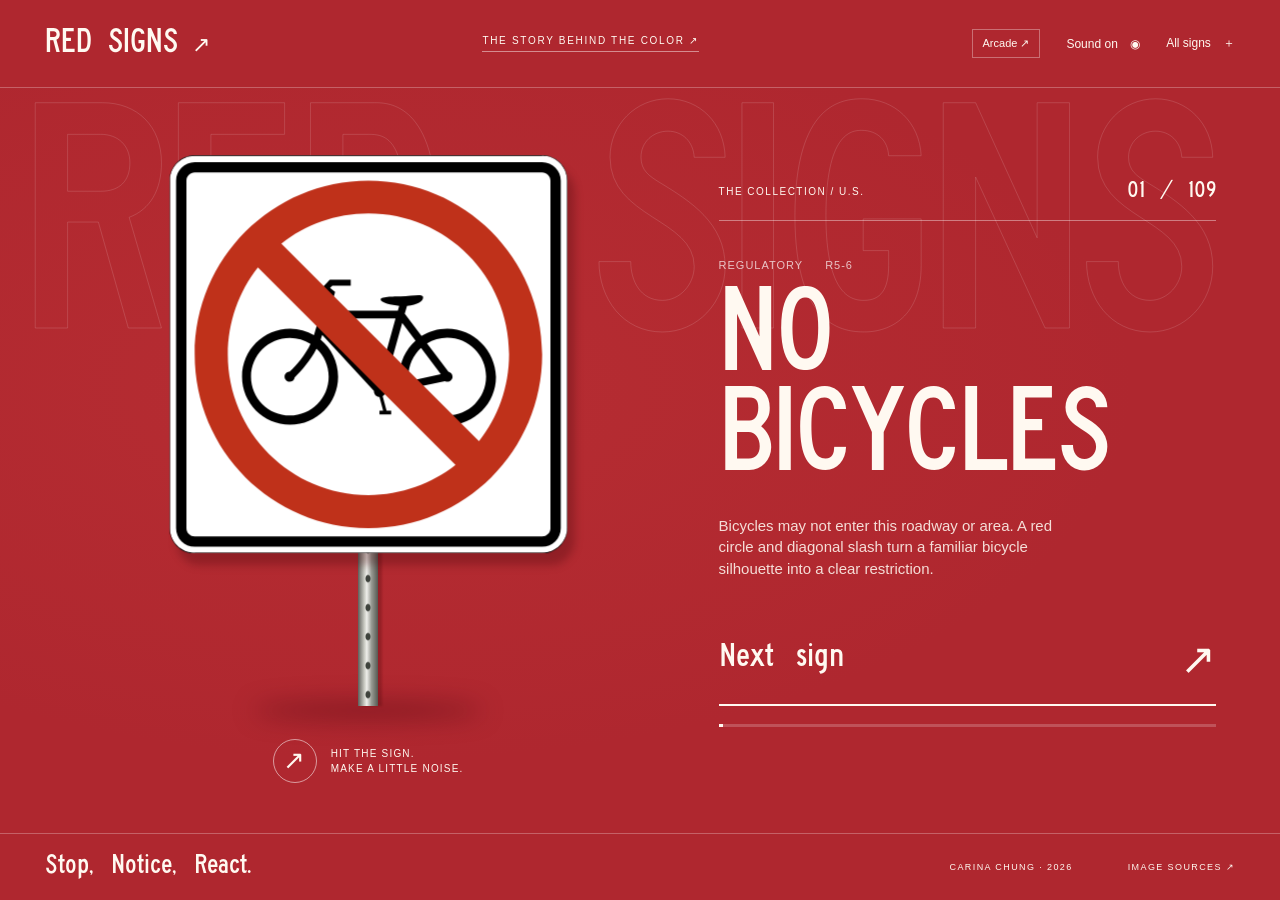
==== index.html @ 2074559e "Create RED SIGNS website with sign collection, story pages, and arcade" ====
<!doctype html>
<html lang="en">
  <head>
    <meta charset="utf-8" />
    <meta name="viewport" content="width=device-width,initial-scale=1" />
    <title>RED SIGNS — Carina Chung</title>
    <meta
      name="description"
      content="Stop, Notice, React. An interactive collection of red U.S. road signs by Carina Chung."
    />
    <meta name="theme-color" content="#af272f" />
    <link rel="stylesheet" href="style.css" />
    <script src="script.js" defer></script>
  </head>
  <body>
    <header>
      <a class="brand" href="./">RED SIGNS<span class="brand-mark" aria-hidden="true">↗</span></a
      ><a class="site-note stories-link" href="contents.html">THE STORY BEHIND THE COLOR ↗</a>
      <div class="header-actions">
        <a class="arcade-link" href="arcade.html" title="A little arcade detour"
          >Arcade <span aria-hidden="true">↗</span></a
        ><a class="mobile-story-link" href="contents.html">The story ↗</a
        ><button id="soundToggle" aria-pressed="true">
          Sound on <span aria-hidden="true">◉</span></button
        ><button id="archiveButton">All signs <span aria-hidden="true">＋</span></button>
      </div>
    </header>
    <main id="signs">
      <div class="backdrop-type" aria-hidden="true">RED SIGNS</div>
      <section class="sign-area" aria-label="Interactive road sign">
        <div class="stage">
          <div class="ground-shadow"></div>
          <button
            id="signObject"
            class="sign-object"
            aria-label="Hit the no bicycles sign to see the next sign"
          >
            <span class="pole" aria-hidden="true"></span
            ><img
              id="signImage"
              src="assets/no-bicycles.svg"
              alt="No bicycles road sign"
              draggable="false"
            />
          </button>
        </div>
        <p class="hint">
          <span class="hit-icon" aria-hidden="true">↗</span> HIT THE SIGN.<br />MAKE A LITTLE
          NOISE.
        </p>
      </section>
      <section class="info">
        <div class="index-row">
          <span>THE COLLECTION / U.S.</span><span id="counter">01 / 109</span>
        </div>
        <div id="textContent" aria-live="polite" aria-atomic="true">
          <p class="eyebrow"><span id="category">REGULATORY</span> <span id="code">R5-6</span></p>
          <h1 id="title">No bicycles</h1>
          <p id="description">
            Bicycles may not enter this roadway or area. A red circle and diagonal slash turn a
            familiar bicycle silhouette into a clear restriction.
          </p>
        </div>
        <button class="next" id="nextButton">
          <span>Next sign</span><span class="next-arrow" aria-hidden="true">↗</span>
        </button>
        <div class="progress" aria-hidden="true"><span id="progress"></span></div>
      </section>
    </main>
    <footer>
      <span class="footer-statement">Stop, Notice, React.</span
      ><span class="credit">CARINA CHUNG · 2026</span
      ><a
        href="https://en.wikipedia.org/wiki/Road_signs_in_the_United_States"
        target="_blank"
        rel="noopener"
        >IMAGE SOURCES ↗</a
      >
    </footer>
    <dialog id="archive" aria-labelledby="archiveTitle">
      <div class="archive-top">
        <h2 id="archiveTitle">The collection.</h2>
        <button id="closeArchive" aria-label="Close collection">Close ×</button>
      </div>
      <div class="archive-search">
        <label for="archiveSearch">Find a sign</label
        ><input
          id="archiveSearch"
          type="search"
          placeholder="Search by name or sign code"
          autocomplete="off"
        /><span id="archiveCount"></span>
      </div>
      <div id="archiveGrid"></div>
    </dialog>
  </body>
</html>
---- style.css ----
@font-face {
  font-family: Highway;
  src: url("fonts/FHWA-C-plus0.otf") format("opentype");
  font-weight: 400;
  font-display: swap;
}
@font-face {
  font-family: HighwayNarrow;
  src: url("fonts/FHWA-C-minus30.otf") format("opentype");
  font-weight: 400;
  font-display: swap;
}
* {
  box-sizing: border-box;
}
:root {
  --red: #af272f;
  --white: #fff9f1;
  --sign-size: clamp(300px, 31vw, 470px);
  --pole-height: clamp(400px, 43vw, 590px);
}
body {
  margin: 0;
  background: var(--red);
  color: var(--white);
  font-family: Helvetica, Arial, sans-serif;
}
button,
a {
  -webkit-tap-highlight-color: transparent;
}
a {
  color: inherit;
  text-decoration: none;
}
button {
  font: inherit;
  color: inherit;
  cursor: pointer;
}
header {
  position: relative;
  z-index: 2;
  display: flex;
  justify-content: space-between;
  align-items: center;
  gap: 24px;
  padding: 27px 3.5%;
  border-bottom: 1px solid #fff4;
}
.brand {
  font-family: HighwayNarrow, sans-serif;
  font-size: 29px;
  line-height: 1;
  white-space: nowrap;
}
.brand-mark {
  font-family: Arial;
  font-size: 22px;
  margin-left: 14px;
}
.site-note {
  font-size: 10px;
  letter-spacing: 1.7px;
}
.header-actions {
  display: flex;
  gap: 26px;
  align-items: center;
}
.header-actions button {
  background: none;
  border: 0;
  padding: 8px 0;
  font-size: 12px;
}
.header-actions button span {
  margin-left: 9px;
}
main {
  position: relative;
  isolation: isolate;
  display: grid;
  grid-template-columns: minmax(0, 56fr) minmax(0, 44fr);
  align-items: center;
  min-height: 690px;
  height: calc(100svh - 155px);
  max-height: 1000px;
  padding: 15px 5% 28px 3%;
  overflow: hidden;
  background: radial-gradient(ellipse at 30% 40%, #ed5a491e, transparent 60%);
}
.backdrop-type {
  position: absolute;
  z-index: -1;
  top: 2%;
  left: 1.4%;
  width: 98%;
  font-family: HighwayNarrow, sans-serif;
  font-size: 22vw;
  line-height: 1;
  white-space: nowrap;
  color: transparent;
  -webkit-text-stroke: 1px #fff2;
  pointer-events: none;
  user-select: none;
  letter-spacing: -0.035em;
}
.sign-area {
  position: relative;
  min-width: 0;
  align-self: stretch;
  display: flex;
  flex-direction: column;
  align-items: center;
  justify-content: center;
}
.stage {
  position: relative;
  width: 100%;
  height: calc(var(--pole-height) + 55px);
  perspective: 1600px;
}
.sign-object {
  position: absolute;
  bottom: 24px;
  left: 50%;
  width: var(--sign-size);
  height: var(--pole-height);
  margin-left: calc(var(--sign-size) / -2);
  transform-origin: 50% 100%;
  transform-style: preserve-3d;
  border: 0;
  background: none;
  padding: 0;
  cursor: pointer;
  will-change: transform;
}
.sign-object img {
  position: absolute;
  top: 0;
  left: 0;
  width: 100%;
  height: var(--sign-size);
  object-fit: contain;
  transform: translateZ(5px);
  filter: drop-shadow(7px 12px 4px #47070c50);
  user-select: none;
  backface-visibility: hidden;
  will-change: opacity;
}
.pole {
  position: absolute;
  left: calc(50% - 10px);
  bottom: 0;
  width: 20px;
  height: 78%;
  background: linear-gradient(90deg, #5e5e5a, #cacbc3 32%, #eeeeea 44%, #979992 68%, #565952);
  box-shadow: 4px 0 2px #47070c40;
}
.pole:after {
  content: "";
  position: absolute;
  inset: 0;
  background: radial-gradient(ellipse, #3e423c 0 2px, transparent 3px) center/20px 29px;
}
.ground-shadow {
  position: absolute;
  bottom: 12px;
  left: 50%;
  width: 230px;
  height: 17px;
  transform: translateX(-50%);
  border-radius: 50%;
  background: #50051075;
  filter: blur(12px);
  transition:
    width 0.5s,
    opacity 0.5s;
}
.is-hit .ground-shadow {
  width: 350px;
  opacity: 0.5;
}
.hint {
  display: flex;
  align-items: center;
  gap: 14px;
  font-size: 10px;
  letter-spacing: 1.2px;
  line-height: 1.5;
  margin: 8px 0 0;
}
.hit-icon {
  display: grid;
  place-items: center;
  border: 1px solid #fff8;
  border-radius: 50%;
  width: 44px;
  height: 44px;
  font-size: 26px;
  transition: transform 0.3s;
}
.sign-area:hover .hit-icon {
  transform: rotate(45deg);
}
.info {
  min-width: 0;
  position: relative;
  z-index: 1;
  padding: 20px 0 20px 4%;
  max-width: 630px;
}
.index-row {
  display: flex;
  align-items: center;
  justify-content: space-between;
  font-size: 10px;
  letter-spacing: 1.5px;
  padding-bottom: 18px;
  border-bottom: 1px solid #fff6;
  margin-bottom: 38px;
}
#counter {
  font-family: Highway, sans-serif;
  font-size: 19px;
  letter-spacing: 0;
  white-space: nowrap;
}
.eyebrow {
  display: flex;
  gap: 22px;
  font-size: 11px;
  letter-spacing: 1px;
  margin: 0 0 17px;
  color: #ffffffb8;
}
h1 {
  font-family: HighwayNarrow, sans-serif;
  font-size: clamp(64px, 8vw, 124px);
  font-weight: 400;
  line-height: 0.98;
  text-transform: uppercase;
  letter-spacing: -0.015em;
  margin: 0 0 26px;
  text-wrap: balance;
  overflow-wrap: normal;
}
#description {
  font-size: 15px;
  line-height: 1.45;
  max-width: 360px;
  margin: 0;
  color: #fff9f1dd;
  text-wrap: pretty;
}
#textContent {
  transition:
    opacity 0.22s,
    transform 0.22s;
}
.changing #textContent {
  opacity: 0;
  transform: translateY(10px);
}
.next {
  display: flex;
  align-items: center;
  justify-content: space-between;
  width: 100%;
  padding: 24px 0 20px;
  margin-top: 30px;
  border: 0;
  border-bottom: 2px solid var(--white);
  background: none;
  text-align: left;
  font-family: Highway, sans-serif;
  font-size: 28px;
}
.next-arrow {
  font-family: Helvetica;
  font-size: 43px;
  transition: transform 0.25s;
}
.next:hover .next-arrow {
  transform: translate(5px, -5px);
}
.next:disabled {
  cursor: wait;
}
.progress {
  height: 3px;
  background: #fff3;
  margin-top: 18px;
}
.progress span {
  display: block;
  height: 100%;
  width: 5.263%;
  background: var(--white);
  transition: width 0.45s;
}
footer {
  display: flex;
  align-items: center;
  justify-content: space-between;
  gap: 20px;
  position: relative;
  border-top: 1px solid #fff4;
  padding: 20px 3.5%;
  font-size: 9px;
  letter-spacing: 1.4px;
}
.footer-statement {
  font-family: Highway, sans-serif;
  font-size: 23px;
  letter-spacing: 0;
}
.credit {
  margin-left: auto;
  margin-right: 35px;
}
button:focus-visible,
a:focus-visible {
  outline: 2px solid currentColor;
  outline-offset: 7px;
}
dialog {
  width: min(1120px, 94vw);
  max-height: 90svh;
  padding: 32px;
  background: var(--white);
  color: var(--red);
  border: 0;
}
dialog::backdrop {
  background: #200409bb;
  backdrop-filter: blur(10px);
}
.archive-top {
  display: flex;
  align-items: center;
  justify-content: space-between;
  gap: 20px;
  margin-bottom: 30px;
}
.archive-top h2 {
  font-family: HighwayNarrow, sans-serif;
  font-weight: 400;
  font-size: 48px;
  margin: 0;
}
.archive-top button {
  border: 1px solid var(--red);
  background: transparent;
  padding: 10px 15px;
}
#archiveGrid {
  display: grid;
  grid-template-columns: repeat(4, minmax(0, 1fr));
  gap: 20px;
}
.archive-card {
  display: flex;
  flex-direction: column;
  align-items: center;
  justify-content: space-between;
  gap: 18px;
  background: transparent;
  border: 1px solid #af272f30;
  padding: 20px 12px;
  font-size: 12px;
  text-align: center;
  transition:
    background 0.2s,
    transform 0.2s;
}
.archive-card img {
  height: 120px;
  width: 100%;
  object-fit: contain;
}
.archive-card:hover {
  background: #af272f0e;
  transform: translateY(-3px);
}
.archive-card[aria-current="true"] {
  border: 2px solid var(--red);
}
@media (min-width: 1700px) {
  .backdrop-type {
    font-size: 365px;
  }
  main {
    padding-left: calc((100vw - 1600px) / 2);
    padding-right: calc((100vw - 1600px) / 2);
  }
}
@media (max-width: 1000px) {
  :root {
    --sign-size: clamp(290px, 34vw, 390px);
    --pole-height: 450px;
  }
  main {
    min-height: 620px;
    padding-right: 4%;
  }
  .info {
    padding-left: 3%;
  }
  h1 {
    font-size: clamp(64px, 8vw, 86px);
  }
  .site-note {
    display: none;
  }
  .index-row {
    margin-bottom: 27px;
  }
  .next {
    margin-top: 22px;
  }
  #description {
    font-size: 14px;
  }
}
@media (max-width: 680px) {
  :root {
    --sign-size: 290px;
    --pole-height: 380px;
  }
  header {
    padding: 20px 5%;
    gap: 15px;
  }
  .brand {
    font-size: 23px;
  }
  .brand-mark {
    display: none;
  }
  .header-actions {
    gap: 18px;
  }
  .header-actions button {
    font-size: 11px;
  }
  main {
    height: auto;
    max-height: none;
    min-height: 0;
    grid-template-columns: minmax(0, 1fr);
    padding: 20px 6% 38px;
    gap: 27px;
  }
  .backdrop-type {
    top: 25px;
    font-size: 23vw;
  }
  .stage {
    height: 410px;
    perspective: 1100px;
  }
  .pole {
    width: 16px;
    left: calc(50% - 8px);
  }
  .hint {
    font-size: 9px;
  }
  .info {
    padding: 0;
    max-width: none;
  }
  .index-row {
    margin-bottom: 25px;
  }
  h1 {
    font-size: 76px;
    line-height: 1;
  }
  .eyebrow {
    font-size: 10px;
  }
  #description {
    font-size: 15px;
    max-width: 400px;
  }
  .next {
    font-size: 24px;
    padding: 16px 0;
    margin-top: 22px;
  }
  .next-arrow {
    font-size: 35px;
  }
  footer {
    flex-wrap: wrap;
    padding: 20px 6%;
    gap: 15px;
  }
  .footer-statement {
    width: 100%;
    font-size: 26px;
  }
  .credit {
    margin: 0 auto 0 0;
  }
  dialog {
    padding: 20px;
  }
  #archiveGrid {
    grid-template-columns: repeat(2, minmax(0, 1fr));
    gap: 12px;
  }
  .archive-card img {
    height: 100px;
  }
  .archive-top h2 {
    font-size: 34px;
  }
}
@media (max-width: 360px) {
  h1 {
    font-size: 66px;
  }
  :root {
    --sign-size: 260px;
  }
}
@media (prefers-reduced-motion: reduce) {
  *,
  *:before,
  *:after {
    transition: none !important;
    animation: none !important;
  }
  .sign-object,
  .sign-object img {
    will-change: auto;
  }
}

@media (min-width: 681px) {
  main {
    height: auto;
    min-height: max(690px, calc(100svh - 155px));
    max-height: none;
  }
}

#textContent {
  transition:
    opacity 0.115s ease-out,
    transform 0.115s ease-out;
}
.changing #textContent {
  transform: translateY(7px);
}

.archive-card[hidden] {
  display: none;
}
.archive-card small {
  font-family: Highway, sans-serif;
  font-size: 14px;
  opacity: 0.8;
}
.archive-card span {
  line-height: 1.35;
}
.archive-search {
  display: flex;
  align-items: center;
  gap: 20px;
  margin-bottom: 25px;
  font-size: 12px;
}
.archive-search input {
  min-width: 0;
  flex: 1;
  border: 1px solid #af272f60;
  background: transparent;
  color: var(--red);
  font: inherit;
  font-size: 14px;
  padding: 13px;
}
.archive-search input:focus-visible {
  outline: 2px solid var(--red);
  outline-offset: 2px;
}
h1[data-length="medium"] {
  font-size: clamp(48px, 5.3vw, 82px);
}
h1[data-length="long"] {
  font-size: clamp(38px, 4.3vw, 64px);
  overflow-wrap: anywhere;
}
@media (max-width: 680px) {
  .archive-search {
    flex-wrap: wrap;
    gap: 10px;
  }
  .archive-search label {
    width: 100%;
  }
  .archive-search input {
    flex-basis: 65%;
  }
  h1[data-length="medium"] {
    font-size: 58px;
  }
  h1[data-length="long"] {
    font-size: 43px;
  }
}

/* Written chapters use web reading layouts within the RED SIGNS identity. */
.mobile-story-link {
  display: none;
}
.stories-link {
  border-bottom: 1px solid #fff7;
  padding-bottom: 5px;
}
.story-topnav {
  display: flex;
  gap: 30px;
  font-size: 12px;
}
.story-hero {
  padding: 55px 6% 50px;
  max-width: 1600px;
  margin: auto;
}
.story-back {
  font-size: 10px;
  letter-spacing: 1.6px;
}
.story-hero h1 {
  font-size: clamp(70px, 10vw, 155px);
  max-width: 1100px;
  margin: 35px 0 30px;
  line-height: 0.95;
}
.reading-meta {
  display: flex;
  gap: 30px;
  font-size: 10px;
  letter-spacing: 1.5px;
  color: #fff9f1b8;
  margin: 0;
}
.story-page .article-main {
  display: grid;
  grid-template-columns: 240px minmax(0, 690px);
  justify-content: space-between;
  align-items: start;
  gap: 65px;
  max-width: 1300px;
  margin: 0 auto;
  padding: 50px 6% 70px;
  min-height: 0;
  height: auto;
  overflow: visible;
  background: none;
  border-top: 1px solid #fff4;
}
.chapter-sidebar {
  position: sticky;
  top: 30px;
}
.chapter-sidebar > p {
  font-size: 10px;
  letter-spacing: 1.5px;
  color: #fff9f199;
  margin: 0 0 25px;
}
.chapter-sidebar nav {
  display: flex;
  flex-direction: column;
  gap: 15px;
  font-size: 13px;
  line-height: 1.35;
}
.chapter-sidebar a {
  opacity: 0.65;
}
.chapter-sidebar a[aria-current="page"] {
  opacity: 1;
  text-decoration: underline;
  text-underline-offset: 5px;
}
.chapter-sidebar a:hover {
  opacity: 1;
}
.article-body {
  min-width: 0;
}
.article-body > p {
  font-size: 18px;
  line-height: 1.55;
  margin: 0 0 26px;
  text-wrap: pretty;
  max-width: 680px;
}
.article-body blockquote {
  margin: 42px 0;
  padding: 25px 0;
  border-top: 2px solid var(--white);
  border-bottom: 2px solid var(--white);
  font-family: Highway, sans-serif;
  font-size: clamp(27px, 3vw, 40px);
  line-height: 1.15;
  text-wrap: balance;
}
.article-body .reference {
  font-size: 15px;
  line-height: 1.5;
  padding-bottom: 20px;
  margin-bottom: 20px;
  border-bottom: 1px solid #fff3;
}
.chapter-next {
  display: grid;
  grid-template-columns: minmax(0, 1fr) minmax(0, 1fr);
  gap: 25px;
  margin-top: 70px;
  border-top: 1px solid #fff7;
  padding-top: 25px;
}
.chapter-next a {
  display: flex;
  flex-direction: column;
  gap: 14px;
}
.chapter-next small {
  font-size: 9px;
  letter-spacing: 1.5px;
  opacity: 0.7;
}
.chapter-next span {
  font-family: Highway, sans-serif;
  font-size: 23px;
  line-height: 1.15;
}
.chapter-next a:last-child {
  text-align: right;
}
.story-page .contents-main {
  display: block;
  min-height: 0;
  height: auto;
  max-width: 1500px;
  margin: auto;
  padding: 65px 6% 75px;
  background: none;
  overflow: visible;
}
.contents-kicker {
  font-size: 10px;
  letter-spacing: 1.6px;
  margin: 0 0 35px;
}
.contents-main h1 {
  font-size: clamp(68px, 9vw, 138px);
  line-height: 1;
  max-width: 1150px;
  margin: 0 0 65px;
  text-transform: none;
}
.contents-layout {
  display: grid;
  grid-template-columns: minmax(0, 1fr) minmax(0, 1.7fr);
  gap: 90px;
}
.contents-intro {
  font-size: 18px;
  line-height: 1.45;
  max-width: 320px;
  margin: 0;
}
.chapter-list {
  display: flex;
  flex-direction: column;
}
.chapter-list a {
  display: flex;
  align-items: center;
  justify-content: space-between;
  gap: 20px;
  border-top: 1px solid #fff6;
  padding: 21px 0;
  font-family: Highway, sans-serif;
  font-size: clamp(25px, 3vw, 42px);
  line-height: 1.1;
}
.chapter-list a:last-child {
  border-bottom: 1px solid #fff6;
}
.chapter-list a span {
  font-family: Helvetica, sans-serif;
  transition: transform 0.2s;
}
.chapter-list a:hover span {
  transform: translate(5px, -5px);
}
.return-signs {
  display: inline-block;
  font-size: 13px;
  border-bottom: 1px solid white;
  padding-bottom: 8px;
  margin-top: 60px;
}
.story-page footer {
  margin-top: 0;
}
@media (max-width: 1000px) {
  .mobile-story-link {
    display: inline;
    font-size: 12px;
  }
  .story-page .article-main {
    grid-template-columns: 170px minmax(0, 1fr);
    gap: 35px;
  }
  .contents-layout {
    gap: 45px;
  }
}
@media (max-width: 680px) {
  header .header-actions {
    gap: 13px;
  }
  .mobile-story-link {
    font-size: 11px;
  }
  .story-topnav {
    gap: 18px;
    font-size: 11px;
  }
  .story-hero {
    padding: 40px 6% 35px;
  }
  .story-hero h1 {
    font-size: 66px;
    margin-top: 28px;
    overflow-wrap: normal;
  }
  .reading-meta {
    gap: 15px;
    flex-wrap: wrap;
    font-size: 9px;
  }
  .story-page .article-main {
    display: block;
    padding: 30px 6% 50px;
  }
  .chapter-sidebar {
    display: none;
  }
  .article-body > p {
    font-size: 17px;
    line-height: 1.55;
  }
  .article-body blockquote {
    font-size: 29px;
    margin: 35px 0;
  }
  .chapter-next {
    gap: 20px;
    margin-top: 50px;
  }
  .chapter-next span {
    font-size: 21px;
  }
  .story-page .contents-main {
    padding: 40px 6% 50px;
  }
  .contents-main h1 {
    font-size: 64px;
    margin-bottom: 35px;
    overflow-wrap: normal;
  }
  .contents-layout {
    grid-template-columns: minmax(0, 1fr);
    gap: 35px;
  }
  .contents-intro {
    font-size: 17px;
    max-width: 350px;
  }
  .chapter-list a {
    font-size: 30px;
    padding: 20px 0;
  }
  .return-signs {
    margin-top: 35px;
  }
}
@media (max-width: 360px) {
  .brand {
    font-size: 20px;
  }
  header .header-actions {
    gap: 10px;
  }
  .header-actions button,
  .mobile-story-link {
    font-size: 10px;
  }
  .story-hero h1,
  .contents-main h1 {
    font-size: 57px;
  }
}

.arcade-link {
  font-size: 11px;
  border: 1px solid #fff5;
  padding: 7px 10px;
  white-space: nowrap;
}
@media (max-width: 680px) {
  header .header-actions {
    gap: 10px;
    flex-wrap: wrap;
    justify-content: flex-end;
  }
  header .header-actions .arcade-link {
    font-size: 10px;
    padding: 5px 7px;
  }
  .story-topnav {
    gap: 12px;
    align-items: center;
  }
  .story-topnav .arcade-link {
    font-size: 10px;
    padding: 5px 7px;
  }
}

@media (max-width: 680px) {
  header .story-topnav {
    flex-wrap: wrap;
    justify-content: flex-end;
    min-width: 0;
    gap: 8px;
  }
  header .header-actions {
    min-width: 0;
  }
}
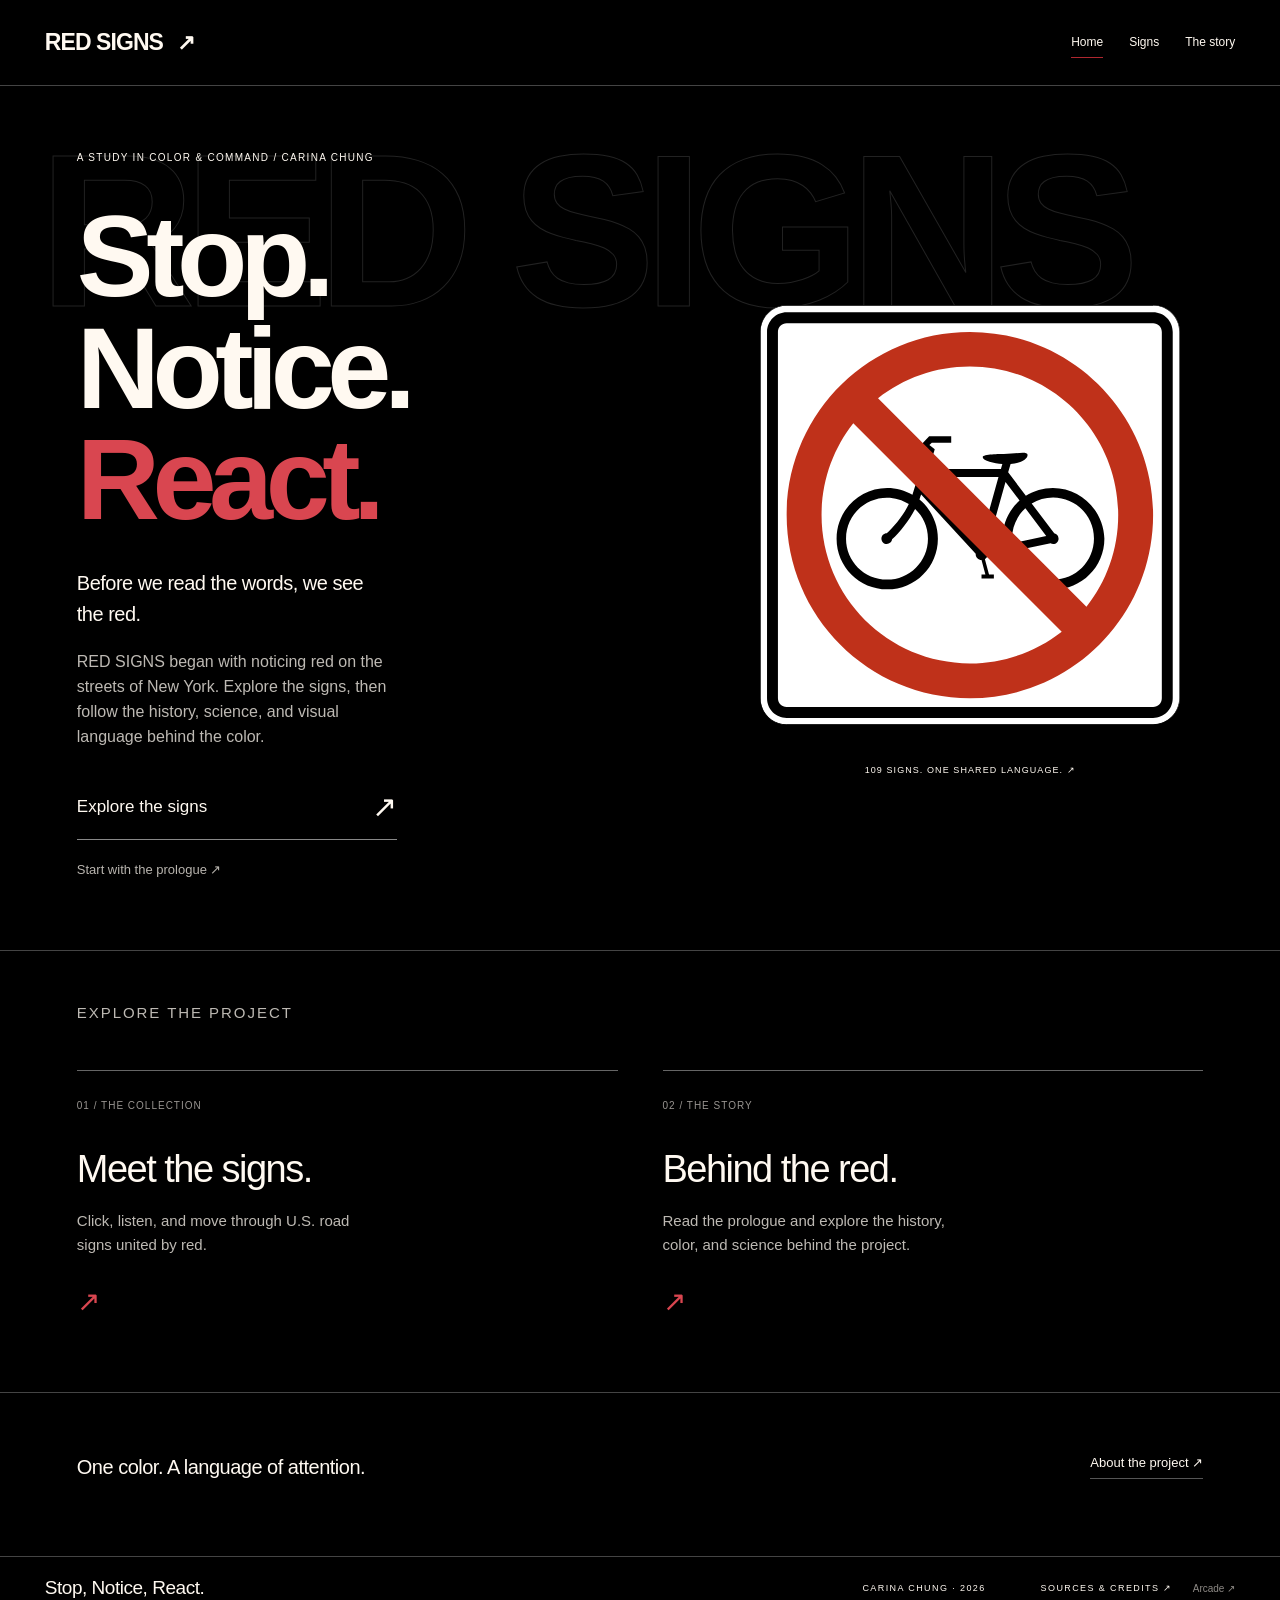
==== commit 61b30353: "Connect RED SIGNS home, stories, and interactive collection" ====
--- a/index.html
+++ b/index.html
@@ -3,95 +3,43 @@
   <head>
     <meta charset="utf-8" />
     <meta name="viewport" content="width=device-width,initial-scale=1" />
-    <title>RED SIGNS — Carina Chung</title>
-    <meta
-      name="description"
-      content="Stop, Notice, React. An interactive collection of red U.S. road signs by Carina Chung."
-    />
-    <meta name="theme-color" content="#af272f" />
+    <meta name="theme-color" content="#000000" />
+    <title>RED SIGNS — Stop, Notice, React.</title>
+    <meta name="description" content="A study in color and command by Carina Chung. Explore the signs and the story behind the red." />
     <link rel="stylesheet" href="style.css" />
-    <script src="script.js" defer></script>
   </head>
-  <body>
+  <body class="home-page">
     <header>
-      <a class="brand" href="./">RED SIGNS<span class="brand-mark" aria-hidden="true">↗</span></a
-      ><a class="site-note stories-link" href="contents.html">THE STORY BEHIND THE COLOR ↗</a>
-      <div class="header-actions">
-        <a class="arcade-link" href="arcade.html" title="A little arcade detour"
-          >Arcade <span aria-hidden="true">↗</span></a
-        ><a class="mobile-story-link" href="contents.html">The story ↗</a
-        ><button id="soundToggle" aria-pressed="true">
-          Sound on <span aria-hidden="true">◉</span></button
-        ><button id="archiveButton">All signs <span aria-hidden="true">＋</span></button>
-      </div>
+      <a class="brand" href="index.html">RED SIGNS<span class="brand-mark" aria-hidden="true">↗</span></a>
+      <nav class="site-nav" aria-label="Main navigation">
+        <a href="index.html" aria-current="page">Home</a>
+        <a href="signs.html">Signs</a>
+        <a href="contents.html">The story</a>
+      </nav>
     </header>
-    <main id="signs">
-      <div class="backdrop-type" aria-hidden="true">RED SIGNS</div>
-      <section class="sign-area" aria-label="Interactive road sign">
-        <div class="stage">
-          <div class="ground-shadow"></div>
-          <button
-            id="signObject"
-            class="sign-object"
-            aria-label="Hit the no bicycles sign to see the next sign"
-          >
-            <span class="pole" aria-hidden="true"></span
-            ><img
-              id="signImage"
-              src="assets/no-bicycles.svg"
-              alt="No bicycles road sign"
-              draggable="false"
-            />
-          </button>
+    <main class="home-main">
+      <section class="home-hero" aria-labelledby="home-title">
+        <div class="home-outline" aria-hidden="true">RED SIGNS</div>
+        <p class="home-kicker">A STUDY IN COLOR &amp; COMMAND / CARINA CHUNG</p>
+        <h1 id="home-title">Stop.<br />Notice.<br /><span>React.</span></h1>
+        <div class="home-intro">
+          <p>Before we read the words, we see the red.</p>
+          <p>RED SIGNS began with noticing red on the streets of New York. Explore the signs, then follow the history, science, and visual language behind the color.</p>
+          <a class="home-cta" href="signs.html">Explore the signs <span aria-hidden="true">↗</span></a>
+          <a class="home-secondary" href="prologue.html">Start with the prologue ↗</a>
         </div>
-        <p class="hint">
-          <span class="hit-icon" aria-hidden="true">↗</span> HIT THE SIGN.<br />MAKE A LITTLE
-          NOISE.
-        </p>
+        <a class="home-sign" href="signs.html" aria-label="Enter the interactive sign collection">
+          <img src="assets/no-bicycles.svg" alt="No bicycles: a red circle and slash over a bicycle" />
+          <span>109 SIGNS. ONE SHARED LANGUAGE. ↗</span>
+        </a>
       </section>
-      <section class="info">
-        <div class="index-row">
-          <span>THE COLLECTION / U.S.</span><span id="counter">01 / 109</span>
-        </div>
-        <div id="textContent" aria-live="polite" aria-atomic="true">
-          <p class="eyebrow"><span id="category">REGULATORY</span> <span id="code">R5-6</span></p>
-          <h1 id="title">No bicycles</h1>
-          <p id="description">
-            Bicycles may not enter this roadway or area. A red circle and diagonal slash turn a
-            familiar bicycle silhouette into a clear restriction.
-          </p>
-        </div>
-        <button class="next" id="nextButton">
-          <span>Next sign</span><span class="next-arrow" aria-hidden="true">↗</span>
-        </button>
-        <div class="progress" aria-hidden="true"><span id="progress"></span></div>
+      <section class="home-paths" aria-labelledby="explore-title">
+        <p class="home-kicker" id="explore-title">EXPLORE THE PROJECT</p>
+        <a href="signs.html"><span class="path-number">01 / THE COLLECTION</span><h2>Meet the signs.</h2><p>Click, listen, and move through U.S. road signs united by red.</p><span class="path-arrow" aria-hidden="true">↗</span></a>
+        <a href="contents.html"><span class="path-number">02 / THE STORY</span><h2>Behind the red.</h2><p>Read the prologue and explore the history, color, and science behind the project.</p><span class="path-arrow" aria-hidden="true">↗</span></a>
       </section>
+      <section class="home-closing"><p>One color. A language of attention.</p><a href="about.html">About the project ↗</a></section>
     </main>
-    <footer>
-      <span class="footer-statement">Stop, Notice, React.</span
-      ><span class="credit">CARINA CHUNG · 2026</span
-      ><a
-        href="https://en.wikipedia.org/wiki/Road_signs_in_the_United_States"
-        target="_blank"
-        rel="noopener"
-        >IMAGE SOURCES ↗</a
-      >
-    </footer>
-    <dialog id="archive" aria-labelledby="archiveTitle">
-      <div class="archive-top">
-        <h2 id="archiveTitle">The collection.</h2>
-        <button id="closeArchive" aria-label="Close collection">Close ×</button>
-      </div>
-      <div class="archive-search">
-        <label for="archiveSearch">Find a sign</label
-        ><input
-          id="archiveSearch"
-          type="search"
-          placeholder="Search by name or sign code"
-          autocomplete="off"
-        /><span id="archiveCount"></span>
-      </div>
-      <div id="archiveGrid"></div>
-    </dialog>
+    <footer><span class="footer-statement">Stop, Notice, React.</span><span class="credit">CARINA CHUNG · 2026</span><a href="sources.html">SOURCES &amp; CREDITS ↗</a><a class="arcade-corner" href="arcade.html" title="A little arcade detour">Arcade ↗</a></footer>
   </body>
 </html>
--- a/style.css
+++ b/style.css
@@ -1,15 +1,3 @@
-@font-face {
-  font-family: Highway;
-  src: url("fonts/FHWA-C-plus0.otf") format("opentype");
-  font-weight: 400;
-  font-display: swap;
-}
-@font-face {
-  font-family: HighwayNarrow;
-  src: url("fonts/FHWA-C-minus30.otf") format("opentype");
-  font-weight: 400;
-  font-display: swap;
-}
 * {
   box-sizing: border-box;
 }
@@ -21,7 +9,7 @@
 }
 body {
   margin: 0;
-  background: var(--red);
+  background: #000;
   color: var(--white);
   font-family: Helvetica, Arial, sans-serif;
 }
@@ -49,7 +37,7 @@
   border-bottom: 1px solid #fff4;
 }
 .brand {
-  font-family: HighwayNarrow, sans-serif;
+  font-family: Helvetica, Arial, sans-serif;
   font-size: 29px;
   line-height: 1;
   white-space: nowrap;
@@ -88,7 +76,7 @@
   max-height: 1000px;
   padding: 15px 5% 28px 3%;
   overflow: hidden;
-  background: radial-gradient(ellipse at 30% 40%, #ed5a491e, transparent 60%);
+  background: none;
 }
 .backdrop-type {
   position: absolute;
@@ -96,7 +84,7 @@
   top: 2%;
   left: 1.4%;
   width: 98%;
-  font-family: HighwayNarrow, sans-serif;
+  font-family: Helvetica, Arial, sans-serif;
   font-size: 22vw;
   line-height: 1;
   white-space: nowrap;
@@ -222,7 +210,7 @@
   margin-bottom: 38px;
 }
 #counter {
-  font-family: Highway, sans-serif;
+  font-family: Helvetica, Arial, sans-serif;
   font-size: 19px;
   letter-spacing: 0;
   white-space: nowrap;
@@ -236,7 +224,7 @@
   color: #ffffffb8;
 }
 h1 {
-  font-family: HighwayNarrow, sans-serif;
+  font-family: Helvetica, Arial, sans-serif;
   font-size: clamp(64px, 8vw, 124px);
   font-weight: 400;
   line-height: 0.98;
@@ -274,7 +262,7 @@
   border-bottom: 2px solid var(--white);
   background: none;
   text-align: left;
-  font-family: Highway, sans-serif;
+  font-family: Helvetica, Arial, sans-serif;
   font-size: 28px;
 }
 .next-arrow {
@@ -312,7 +300,7 @@
   letter-spacing: 1.4px;
 }
 .footer-statement {
-  font-family: Highway, sans-serif;
+  font-family: Helvetica, Arial, sans-serif;
   font-size: 23px;
   letter-spacing: 0;
 }
@@ -345,7 +333,7 @@
   margin-bottom: 30px;
 }
 .archive-top h2 {
-  font-family: HighwayNarrow, sans-serif;
+  font-family: Helvetica, Arial, sans-serif;
   font-weight: 400;
   font-size: 48px;
   margin: 0;
@@ -562,7 +550,7 @@
   display: none;
 }
 .archive-card small {
-  font-family: Highway, sans-serif;
+  font-family: Helvetica, Arial, sans-serif;
   font-size: 14px;
   opacity: 0.8;
 }
@@ -710,7 +698,7 @@
   padding: 25px 0;
   border-top: 2px solid var(--white);
   border-bottom: 2px solid var(--white);
-  font-family: Highway, sans-serif;
+  font-family: Helvetica, Arial, sans-serif;
   font-size: clamp(27px, 3vw, 40px);
   line-height: 1.15;
   text-wrap: balance;
@@ -741,7 +729,7 @@
   opacity: 0.7;
 }
 .chapter-next span {
-  font-family: Highway, sans-serif;
+  font-family: Helvetica, Arial, sans-serif;
   font-size: 23px;
   line-height: 1.15;
 }
@@ -792,7 +780,7 @@
   gap: 20px;
   border-top: 1px solid #fff6;
   padding: 21px 0;
-  font-family: Highway, sans-serif;
+  font-family: Helvetica, Arial, sans-serif;
   font-size: clamp(25px, 3vw, 42px);
   line-height: 1.1;
 }
@@ -953,3 +941,216 @@
     min-width: 0;
   }
 }
+
+/* Helvetica hierarchy: the road sign remains the loudest voice. */
+body {
+  -webkit-font-smoothing: antialiased;
+}
+.brand {
+  font-size: 23px;
+  font-weight: 700;
+  letter-spacing: -0.04em;
+}
+.backdrop-type {
+  display: block;
+  font-weight: 700;
+  font-size: 17vw;
+  letter-spacing: -0.055em;
+  -webkit-text-stroke: 1px rgba(255, 249, 241, 0.16);
+}
+h1 {
+  font-weight: 700;
+  font-size: clamp(40px, 4.5vw, 68px);
+  line-height: 1.04;
+  letter-spacing: -0.045em;
+  text-transform: none;
+  margin-bottom: 24px;
+  overflow-wrap: anywhere;
+}
+h1[data-length="medium"] {
+  font-size: clamp(34px, 3.8vw, 56px);
+}
+h1[data-length="long"] {
+  font-size: clamp(29px, 3.1vw, 46px);
+}
+#description {
+  max-width: 38ch;
+  font-size: 16px;
+  line-height: 1.65;
+}
+.eyebrow {
+  line-height: 1.5;
+  letter-spacing: 0.1em;
+}
+#counter {
+  font-size: 14px;
+  font-variant-numeric: tabular-nums;
+}
+.next {
+  font-size: 18px;
+  font-weight: 500;
+  letter-spacing: -0.02em;
+  border-bottom-width: 1px;
+}
+.next-arrow { font-size: 32px; }
+.footer-statement { font-size: 19px; letter-spacing: -0.025em; }
+.progress span { background: var(--red); }
+.archive-top h2 { font-size: clamp(28px, 4vw, 42px); font-weight: 700; letter-spacing: -0.04em; }
+.archive-card small { font-size: 12px; }
+.story-hero h1,
+.contents-main h1 {
+  font-size: clamp(42px, 6.4vw, 94px);
+  line-height: 1.04;
+  letter-spacing: -0.05em;
+  max-width: 16ch;
+}
+.article-body > p {
+  max-width: 60ch;
+  font-size: 18px;
+  line-height: 1.75;
+  margin-bottom: 1.5em;
+}
+.article-body blockquote {
+  font-size: clamp(24px, 2.5vw, 34px);
+  font-weight: 500;
+  line-height: 1.3;
+  letter-spacing: -0.025em;
+}
+.chapter-list a {
+  font-size: clamp(22px, 2.5vw, 34px);
+  line-height: 1.2;
+  letter-spacing: -0.03em;
+  font-weight: 500;
+}
+.chapter-next span { font-size: 20px; line-height: 1.3; letter-spacing: -0.025em; }
+.contents-intro { line-height: 1.65; }
+@media (max-width: 680px) {
+  .brand { font-size: 21px; }
+  h1 { font-size: clamp(36px, 10vw, 52px); }
+  h1[data-length="medium"] { font-size: clamp(32px, 8.8vw, 44px); }
+  h1[data-length="long"] { font-size: clamp(28px, 7.5vw, 38px); }
+  .story-hero h1, .contents-main h1 { font-size: clamp(38px, 10vw, 60px); }
+  .article-body > p { font-size: 17px; line-height: 1.7; }
+  .chapter-list a { font-size: 25px; }
+  .article-body blockquote { font-size: 25px; }
+  .footer-statement { font-size: 19px; }
+}
+
+/* Flush-left reading copy with natural word spacing and a steadier measure. */
+#description,
+.article-body > p,
+.contents-intro {
+  text-align: left;
+  word-spacing: normal;
+  letter-spacing: normal;
+  text-wrap: pretty;
+  hyphens: manual;
+}
+#description {
+  max-width: 34ch;
+  font-size: 16px;
+  line-height: 1.55;
+}
+.article-body > p {
+  max-width: 56ch;
+  line-height: 1.65;
+}
+.contents-intro {
+  max-width: 28ch;
+  line-height: 1.55;
+}
+@media (max-width: 680px) {
+  #description { max-width: 34ch; line-height: 1.55; }
+  .article-body > p { line-height: 1.6; }
+}
+
+/* Shared navigation and an understated arcade detour. */
+.site-nav { display: flex; align-items: center; gap: 26px; margin-left: auto; font-size: 12px; }
+.site-nav a { padding: 8px 0; border-bottom: 1px solid transparent; }
+.site-nav a[aria-current="page"] { border-color: var(--red); }
+.site-nav a:hover { color: #e86b72; }
+.collection-controls { display: flex; gap: 20px; }
+.collection-controls button { border: 0; background: none; padding: 8px 0; font-size: 12px; }
+.arcade-corner { font-size: 10px; letter-spacing: 0; opacity: .55; white-space: nowrap; }
+.arcade-corner:hover { opacity: 1; }
+.home-page .home-main { display: block; padding: 0; height: auto; min-height: 0; max-height: none; overflow: visible; }
+.home-hero { position: relative; max-width: 1600px; margin: auto; padding: 64px 6% 72px; display: grid; grid-template-columns: 1.2fr 1fr; column-gap: 9%; align-items: center; overflow: hidden; }
+.home-outline { position: absolute; z-index: -1; top: 20px; left: 3%; font-size: 17vw; font-weight: 700; white-space: nowrap; letter-spacing: -.055em; color: transparent; -webkit-text-stroke: 1px #fff2; pointer-events: none; }
+.home-kicker { font-size: 10px; line-height: 1.5; letter-spacing: .13em; margin: 0 0 36px; }
+.home-hero > .home-kicker { grid-column: 1/-1; }
+.home-hero h1 { font-size: clamp(64px, 9vw, 138px); letter-spacing: -.065em; line-height: .97; margin: 0 0 32px; }
+.home-hero h1 span { color: #d94650; }
+.home-intro { grid-column: 1; max-width: 36ch; }
+.home-intro p { font-size: 16px; line-height: 1.55; text-wrap: pretty; color: #fff9f1bd; margin: 0 0 20px; }
+.home-intro p:first-child { color: var(--white); font-size: 20px; letter-spacing: -.025em; }
+.home-cta { display: flex; justify-content: space-between; align-items: center; border-bottom: 1px solid #fff8; padding: 20px 0 15px; font-size: 17px; }
+.home-cta span { font-size: 30px; }
+.home-secondary { display: inline-block; margin-top: 22px; font-size: 13px; color: #fff9f1b8; }
+.home-sign { grid-column: 2; grid-row: 2/4; display: flex; align-items: center; flex-direction: column; gap: 40px; }
+.home-sign img { width: 100%; max-width: 420px; transition: transform .3s; }
+.home-sign:hover img { transform: rotate(-4deg); }
+.home-sign > span { font-size: 9px; letter-spacing: .12em; }
+.home-paths { padding: 50px 6% 64px; border-top: 1px solid #fff4; display: grid; grid-template-columns: repeat(2,minmax(0,1fr)); gap: 45px; max-width: 1600px; margin: auto; }
+.home-paths > .home-kicker { grid-column: 1/-1; margin: 0; }
+.home-paths > a { border-top: 1px solid #fff6; padding: 24px 0 10px; }
+.path-number { font-size: 10px; letter-spacing: .1em; color: #fff9f199; }
+.home-paths h2 { font-size: clamp(25px, 3vw, 38px); font-weight: 500; letter-spacing: -.04em; margin: 35px 0 18px; }
+.home-paths p { max-width: 34ch; font-size: 15px; line-height: 1.6; text-wrap: pretty; color: #fff9f1bd; }
+.path-arrow { display: block; margin-top: 28px; font-size: 28px; color: #d94650; }
+.home-paths a:hover h2 { color: #e86b72; }
+.home-closing { border-top: 1px solid #fff4; padding: 40px 6% 55px; display: flex; gap: 28px; align-items: center; flex-wrap: wrap; }
+.home-closing p { flex: 1; min-width: 240px; font-size: 20px; line-height: 1.4; letter-spacing: -.025em; }
+.home-closing a { font-size: 13px; border-bottom: 1px solid #fff5; padding-bottom: 8px; }
+/* The full collection belongs to the same black editorial surface. */
+dialog { background: #080808; color: var(--white); border: 1px solid #fff4; }
+dialog::backdrop { background: #000c; }
+.archive-top { border-bottom: 1px solid #fff4; padding-bottom: 25px; }
+.archive-top button { border-color: #fff6; }
+.archive-search input { color: var(--white); border-color: #fff5; }
+.archive-search input::placeholder { color: #fff8; }
+.archive-search input:focus-visible { outline-color: var(--white); }
+.archive-card { border: 0; border-top: 1px solid #fff4; text-align: left; align-items: stretch; padding: 24px 8px; }
+.archive-card img { height: 140px; margin-bottom: 8px; }
+.archive-card span { line-height: 1.5; font-size: 13px; }
+.archive-card:hover { background: #ffffff08; }
+.archive-card[aria-current="true"] { border: 0; border-top: 2px solid #d94650; background: #ffffff08; }
+@media (max-width: 900px) { header { flex-wrap: wrap; gap: 12px 24px; } .collection-controls { margin-left: auto; } .site-nav { gap: 20px; } }
+@media (max-width: 680px) {
+  .site-nav { gap: 18px; font-size: 11px; }
+  header .brand { font-size: 20px; }
+  .collection-controls { width: 100%; justify-content: flex-end; gap: 22px; }
+  .home-hero { grid-template-columns: 1fr; padding-top: 40px; gap: 0; }
+  .home-hero h1 { font-size: clamp(70px, 17vw, 110px); }
+  .home-sign { grid-row: auto; grid-column: 1; margin: 40px 0 0; gap: 24px; }
+  .home-sign img { width: 72%; max-width: 300px; }
+  .home-intro { max-width: 36ch; }
+  .home-paths { grid-template-columns: 1fr; gap: 24px; padding-top: 35px; }
+  .home-paths h2 { margin-top: 22px; font-size: 32px; }
+  .archive-card img { height: 110px; }
+  .home-closing { gap: 20px; }
+}
+
+/* Sign references connect the writing to the interactive collection. */
+.sign-reference {
+  text-decoration: underline;
+  text-decoration-color: #d9465080;
+  text-underline-offset: .2em;
+  text-decoration-thickness: 1px;
+}
+.sign-reference:hover { color: #ee7b83; text-decoration-color: currentColor; }
+
+.story-sign-panel { position: relative; display: grid; grid-template-columns: 130px minmax(0,1fr); gap: 28px; padding: 30px 0; margin: 4px 0 32px; border-top: 1px solid #fff4; border-bottom: 1px solid #fff4; }
+.story-sign-panel > img { width: 100%; height: 155px; object-fit: contain; }
+.story-sign-panel small { display: block; font-size: 10px; letter-spacing: .1em; color: #fff9f199; padding-right: 65px; }
+.story-sign-panel h2 { font-size: 23px; font-weight: 500; letter-spacing: -.025em; margin: 15px 0; }
+.story-sign-panel p { font-size: 15px; line-height: 1.55; text-wrap: pretty; max-width: 36ch; color: #fff9f1bd; }
+.story-sign-panel a { font-size: 12px; text-decoration: underline; text-underline-offset: 4px; }
+.story-sign-panel > button { position: absolute; top: 26px; right: 0; background: none; border: 0; font-size: 11px; padding: 4px; }
+@media (max-width: 480px) { .story-sign-panel { grid-template-columns: 85px minmax(0,1fr); gap: 18px; } .story-sign-panel > img { height: 115px; } .story-sign-panel h2 { font-size: 20px; } }
+
+.chapter-list .contents-signs { justify-content: flex-start; gap: 22px; padding: 24px 0; }
+.contents-signs > img { width: 64px; height: 72px; object-fit: contain; }
+.contents-signs .contents-signs-copy { display: flex; flex-direction: column; gap: 10px; flex: 1; transition: none; }
+.contents-signs-copy small { font-size: 9px; letter-spacing: .12em; font-weight: 400; color: #fff9f199; }
+.chapter-list .contents-signs:hover .contents-signs-copy { transform: none; }
+@media (max-width: 680px) { .contents-signs > img { width: 52px; height: 60px; } }
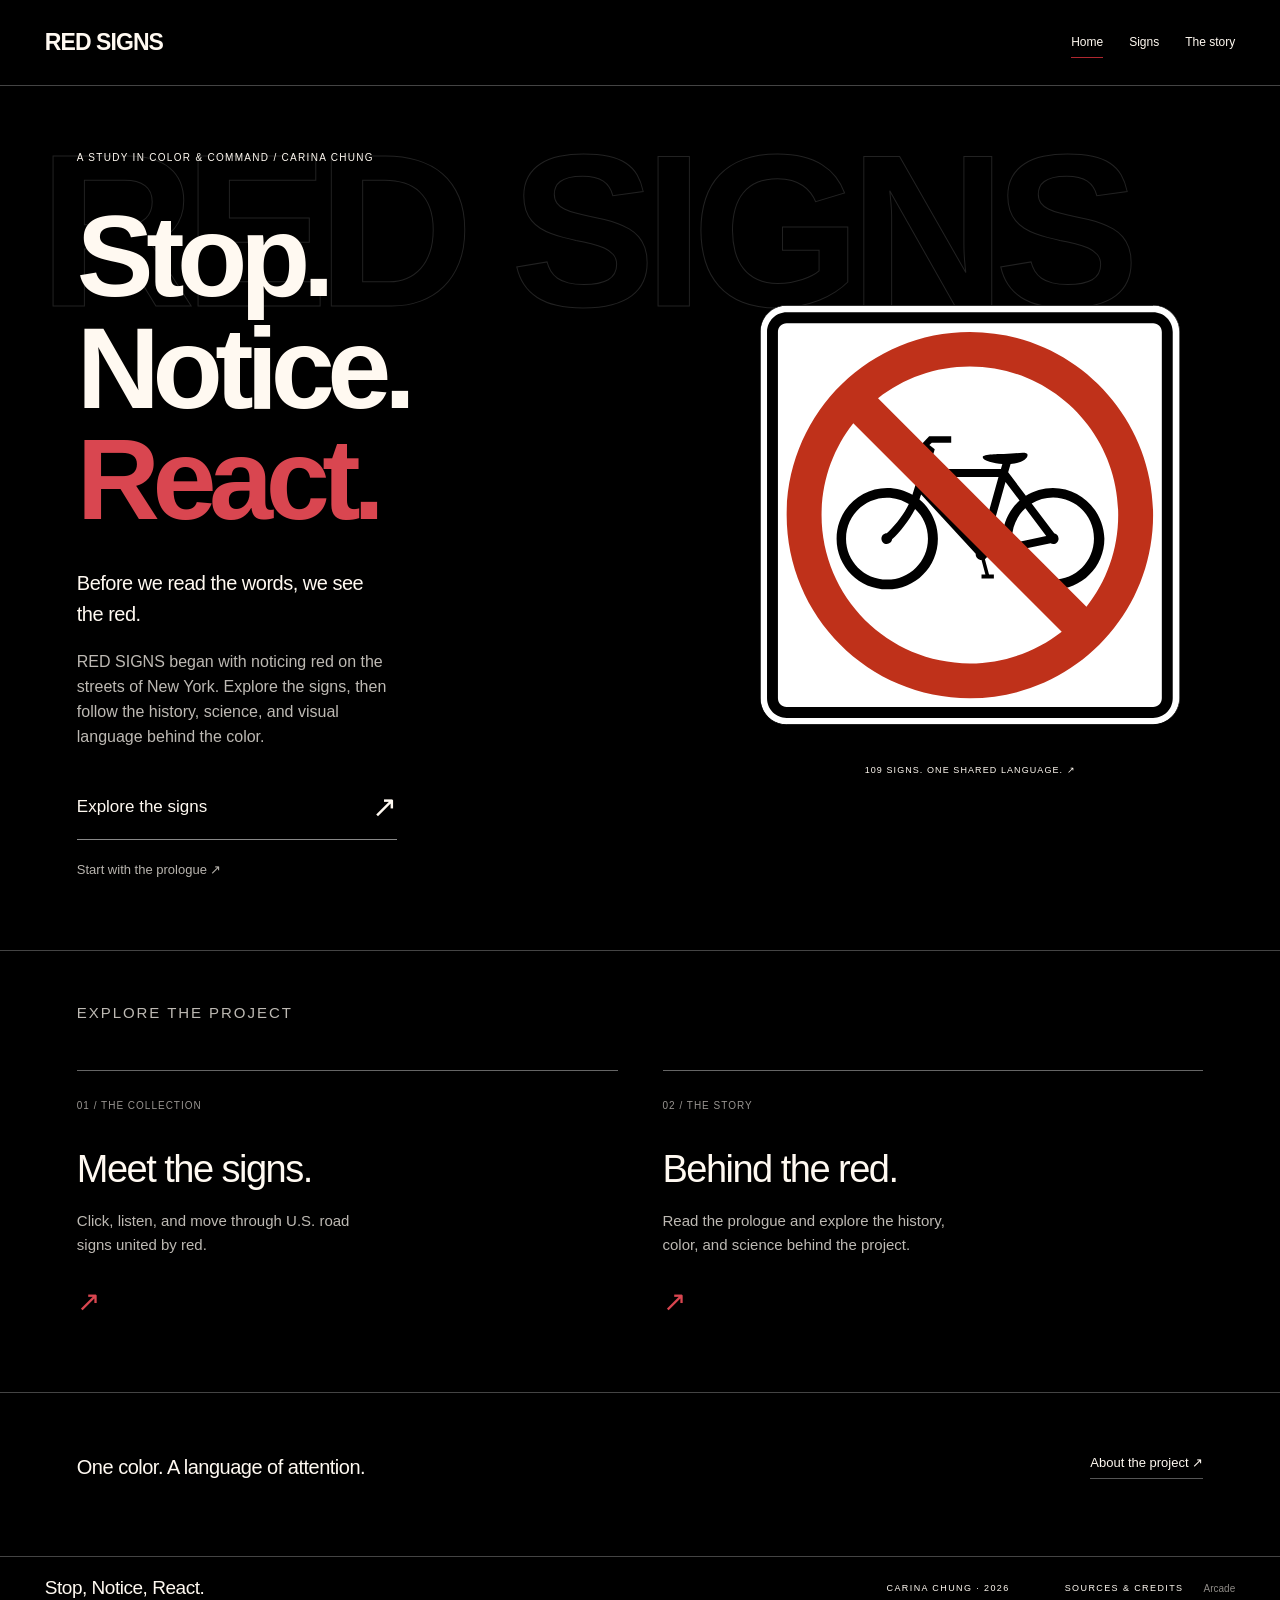
==== commit b69a1c26: "Remove diagonal arrows from site navigation" ====
--- a/index.html
+++ b/index.html
@@ -6,11 +6,11 @@
     <meta name="theme-color" content="#000000" />
     <title>RED SIGNS — Stop, Notice, React.</title>
     <meta name="description" content="A study in color and command by Carina Chung. Explore the signs and the story behind the red." />
-    <link rel="stylesheet" href="style.css" />
+    <link rel="stylesheet" href="style.css?v=20261020" />
   </head>
   <body class="home-page">
     <header>
-      <a class="brand" href="index.html">RED SIGNS<span class="brand-mark" aria-hidden="true">↗</span></a>
+      <a class="brand" href="index.html">RED SIGNS</a>
       <nav class="site-nav" aria-label="Main navigation">
         <a href="index.html" aria-current="page">Home</a>
         <a href="signs.html">Signs</a>
@@ -40,6 +40,6 @@
       </section>
       <section class="home-closing"><p>One color. A language of attention.</p><a href="about.html">About the project ↗</a></section>
     </main>
-    <footer><span class="footer-statement">Stop, Notice, React.</span><span class="credit">CARINA CHUNG · 2026</span><a href="sources.html">SOURCES &amp; CREDITS ↗</a><a class="arcade-corner" href="arcade.html" title="A little arcade detour">Arcade ↗</a></footer>
+    <footer><span class="footer-statement">Stop, Notice, React.</span><span class="credit">CARINA CHUNG · 2026</span><a href="sources.html">SOURCES &amp; CREDITS</a><a class="arcade-corner" href="arcade.html" title="A little arcade detour">Arcade</a></footer>
   </body>
 </html>
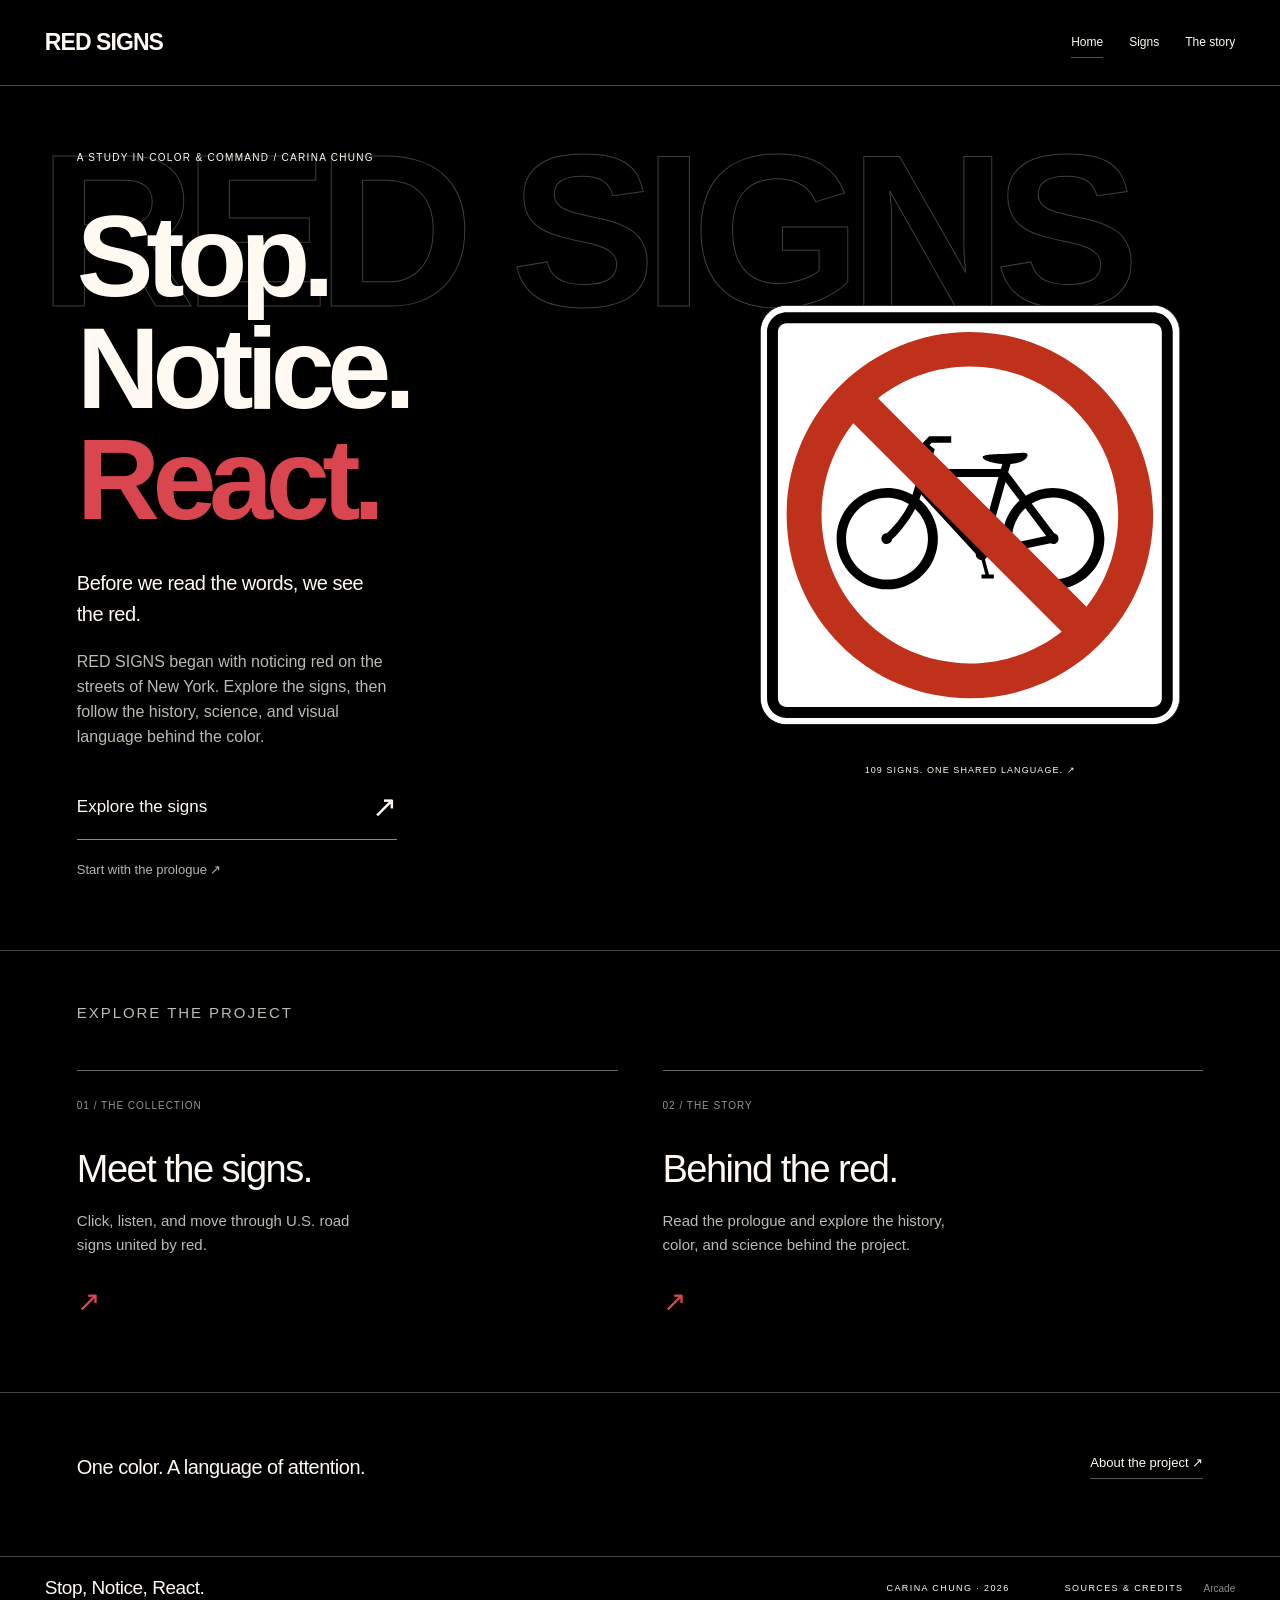
==== commit 67bbde5a: "Increase background outline lettering contrast" ====
--- a/index.html
+++ b/index.html
@@ -6,7 +6,7 @@
     <meta name="theme-color" content="#000000" />
     <title>RED SIGNS — Stop, Notice, React.</title>
     <meta name="description" content="A study in color and command by Carina Chung. Explore the signs and the story behind the red." />
-    <link rel="stylesheet" href="style.css?v=20261020" />
+    <link rel="stylesheet" href="style.css?v=20261020-outline" />
   </head>
   <body class="home-page">
     <header>
--- a/style.css
+++ b/style.css
@@ -956,7 +956,7 @@
   font-weight: 700;
   font-size: 17vw;
   letter-spacing: -0.055em;
-  -webkit-text-stroke: 1px rgba(255, 249, 241, 0.16);
+  -webkit-text-stroke: 1px rgba(255, 249, 241, 0.28);
 }
 h1 {
   font-weight: 700;
@@ -1075,7 +1075,7 @@
 .arcade-corner:hover { opacity: 1; }
 .home-page .home-main { display: block; padding: 0; height: auto; min-height: 0; max-height: none; overflow: visible; }
 .home-hero { position: relative; max-width: 1600px; margin: auto; padding: 64px 6% 72px; display: grid; grid-template-columns: 1.2fr 1fr; column-gap: 9%; align-items: center; overflow: hidden; }
-.home-outline { position: absolute; z-index: -1; top: 20px; left: 3%; font-size: 17vw; font-weight: 700; white-space: nowrap; letter-spacing: -.055em; color: transparent; -webkit-text-stroke: 1px #fff2; pointer-events: none; }
+.home-outline { position: absolute; z-index: -1; top: 20px; left: 3%; font-size: 17vw; font-weight: 700; white-space: nowrap; letter-spacing: -.055em; color: transparent; -webkit-text-stroke: 1px rgba(255, 249, 241, 0.25); pointer-events: none; }
 .home-kicker { font-size: 10px; line-height: 1.5; letter-spacing: .13em; margin: 0 0 36px; }
 .home-hero > .home-kicker { grid-column: 1/-1; }
 .home-hero h1 { font-size: clamp(64px, 9vw, 138px); letter-spacing: -.065em; line-height: .97; margin: 0 0 32px; }
